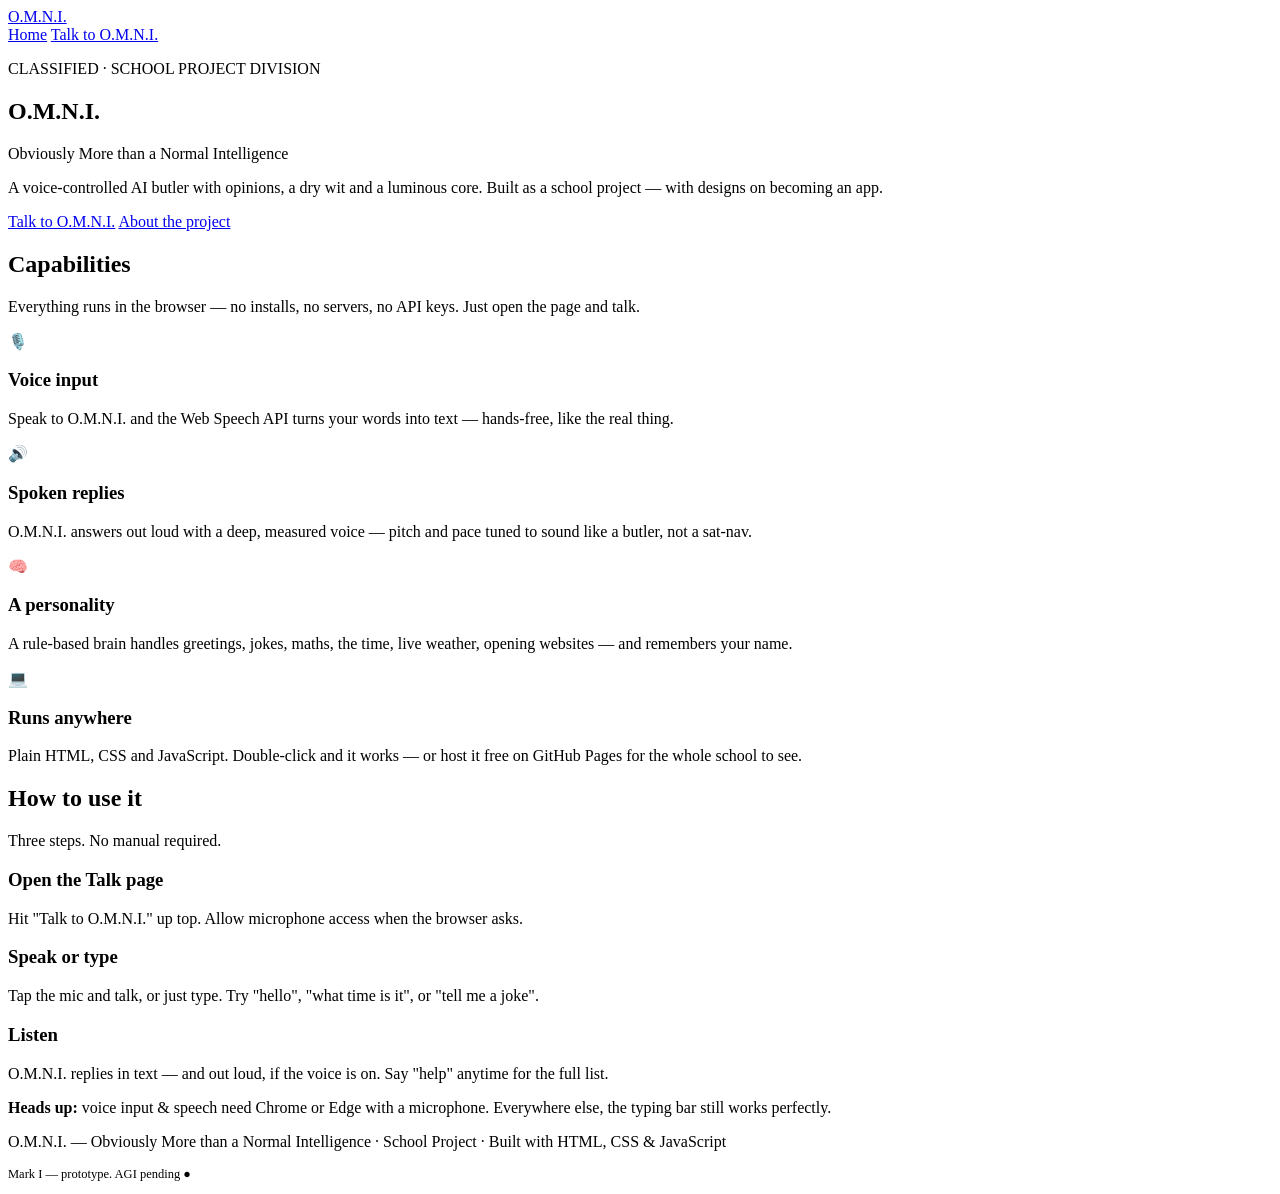
==== index.html @ 999459c9 "Add O.M.N.I. site: index.html" ====
<!DOCTYPE html>
<html lang="en">
<head>
  <meta charset="UTF-8" />
  <meta name="viewport" content="width=device-width, initial-scale=1.0" />
  <title>O.M.N.I. — School Project</title>
  <meta name="description" content="O.M.N.I. — Obviously More than a Normal Intelligence. A voice-controlled AI butler, built as a school project." />
  <link rel="icon" href="data:image/svg+xml,%3Csvg xmlns='http://www.w3.org/2000/svg' viewBox='0 0 100 100'%3E%3Ccircle cx='50' cy='50' r='38' fill='none' stroke='%2300e5ff' stroke-width='6'/%3E%3Ccircle cx='50' cy='50' r='14' fill='%2300e5ff'/%3E%3C/svg%3E" />
  <link rel="preconnect" href="https://fonts.googleapis.com" />
  <link rel="preconnect" href="https://fonts.gstatic.com" crossorigin />
  <link href="https://fonts.googleapis.com/css2?family=Orbitron:wght@500;700;900&family=Rajdhani:wght@400;500;600;700&display=swap" rel="stylesheet" />
  <link rel="stylesheet" href="css/style.css" />
</head>
<body>

  <!-- ======= Header ======= -->
  <header class="topbar">
    <a class="brand" href="index.html">
      <span class="mini-arc" aria-hidden="true"></span>
      <span class="name">O.M.N.I.</span>
    </a>
    <nav>
      <a href="index.html" class="active">Home</a>
      <a href="talk.html">Talk to O.M.N.I.</a>
    </nav>
  </header>

  <!-- ======= Hero ======= -->
  <section class="hero">
    <p class="eyebrow">CLASSIFIED · SCHOOL PROJECT DIVISION</p>

    <div class="arc" aria-hidden="true">
      <div class="coil"></div>
      <div class="coil coil2"></div>
      <div class="ring r1"></div>
      <div class="ring r2"></div>
      <div class="core"></div>
    </div>

    <h1>O.M.N.I.</h1>
    <p class="sub">Obviously More than a Normal Intelligence</p>
    <p class="tag">
      A voice-controlled AI butler with opinions, a dry wit and a luminous core.
      Built as a school project — with designs on becoming an app.
    </p>

    <div class="actions">
      <a class="btn btn-primary" href="talk.html">Talk to O.M.N.I.</a>
      <a class="btn btn-ghost" href="#features">About the project</a>
    </div>
  </section>

  <!-- ======= Features ======= -->
  <section class="section" id="features">
    <h2 class="section-title reveal">Capabilities</h2>
    <p class="section-sub reveal">
      Everything runs in the browser — no installs, no servers, no API keys.
      Just open the page and talk.
    </p>

    <div class="grid-3">
      <div class="card reveal">
        <div class="icon">🎙️</div>
        <h3>Voice input</h3>
        <p>Speak to O.M.N.I. and the Web Speech API turns your words into text — hands-free, like the real thing.</p>
      </div>
      <div class="card reveal">
        <div class="icon">🔊</div>
        <h3>Spoken replies</h3>
        <p>O.M.N.I. answers out loud with a deep, measured voice — pitch and pace tuned to sound like a butler, not a sat-nav.</p>
      </div>
      <div class="card reveal">
        <div class="icon">🧠</div>
        <h3>A personality</h3>
        <p>A rule-based brain handles greetings, jokes, maths, the time, live weather, opening websites — and remembers your name.</p>
      </div>
      <div class="card reveal">
        <div class="icon">💻</div>
        <h3>Runs anywhere</h3>
        <p>Plain HTML, CSS and JavaScript. Double-click and it works — or host it free on GitHub Pages for the whole school to see.</p>
      </div>
    </div>
  </section>

  <!-- ======= How it works ======= -->
  <section class="section" id="how">
    <h2 class="section-title reveal">How to use it</h2>
    <p class="section-sub reveal">Three steps. No manual required.</p>

    <div class="steps">
      <div class="step reveal">
        <h3>Open the Talk page</h3>
        <p>Hit "Talk to O.M.N.I." up top. Allow microphone access when the browser asks.</p>
      </div>
      <div class="step reveal">
        <h3>Speak or type</h3>
        <p>Tap the mic and talk, or just type. Try "hello", "what time is it", or "tell me a joke".</p>
      </div>
      <div class="step reveal">
        <h3>Listen</h3>
        <p>O.M.N.I. replies in text — and out loud, if the voice is on. Say "help" anytime for the full list.</p>
      </div>
    </div>

    <p class="note reveal">
      <strong>Heads up:</strong> voice input &amp; speech need Chrome or Edge with a microphone.
      Everywhere else, the typing bar still works perfectly.
    </p>
  </section>

  <!-- ======= Footer ======= -->
  <footer class="footer">
    <p>O.M.N.I. — Obviously More than a Normal Intelligence · School Project · Built with HTML, CSS &amp; JavaScript</p>
    <p style="margin-top:6px; font-size:12.5px;">Mark I — prototype. AGI pending <span class="gold">●</span></p>
  </footer>

  <script>
    // Reveal-on-scroll
    const io = new IntersectionObserver(
      (entries) => entries.forEach((e) => e.isIntersecting && e.target.classList.add("visible")),
      { threshold: 0.15 }
    );
    document.querySelectorAll(".reveal").forEach((el) => io.observe(el));
  </script>
</body>
</html>
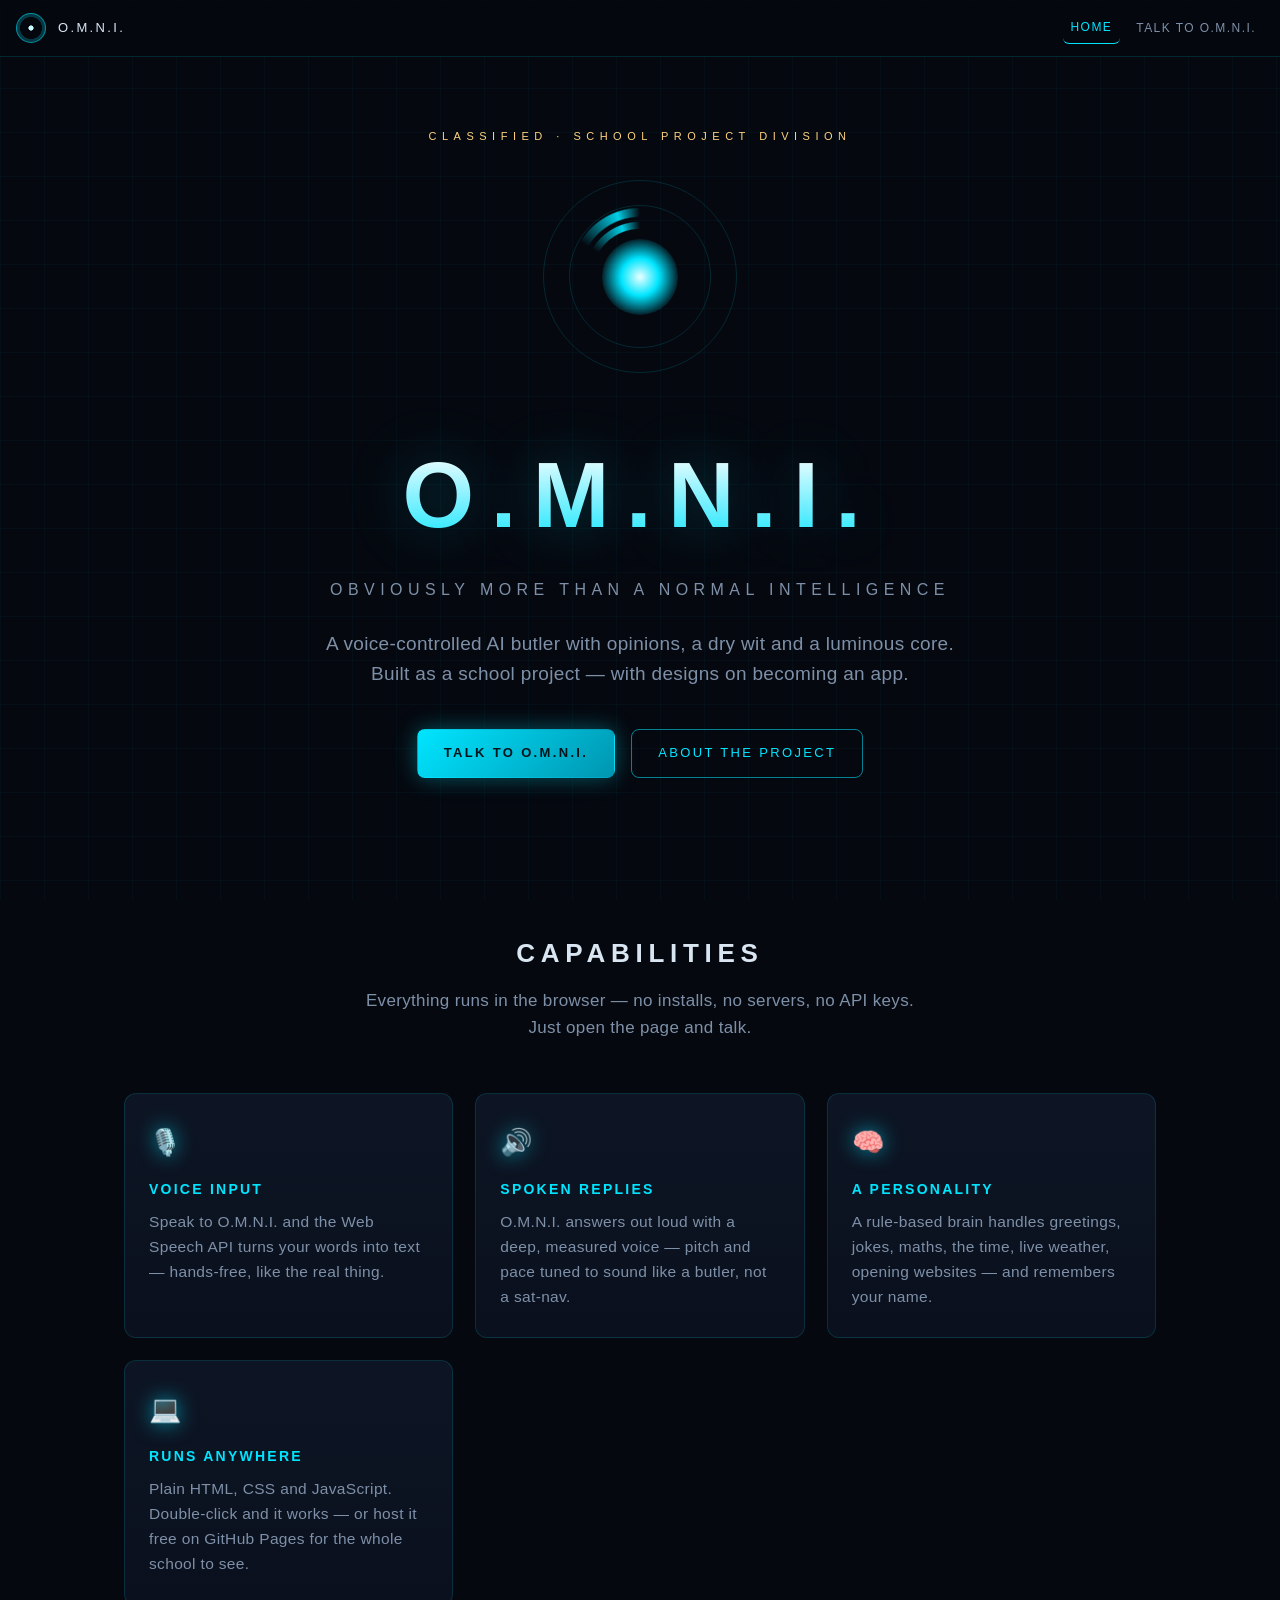
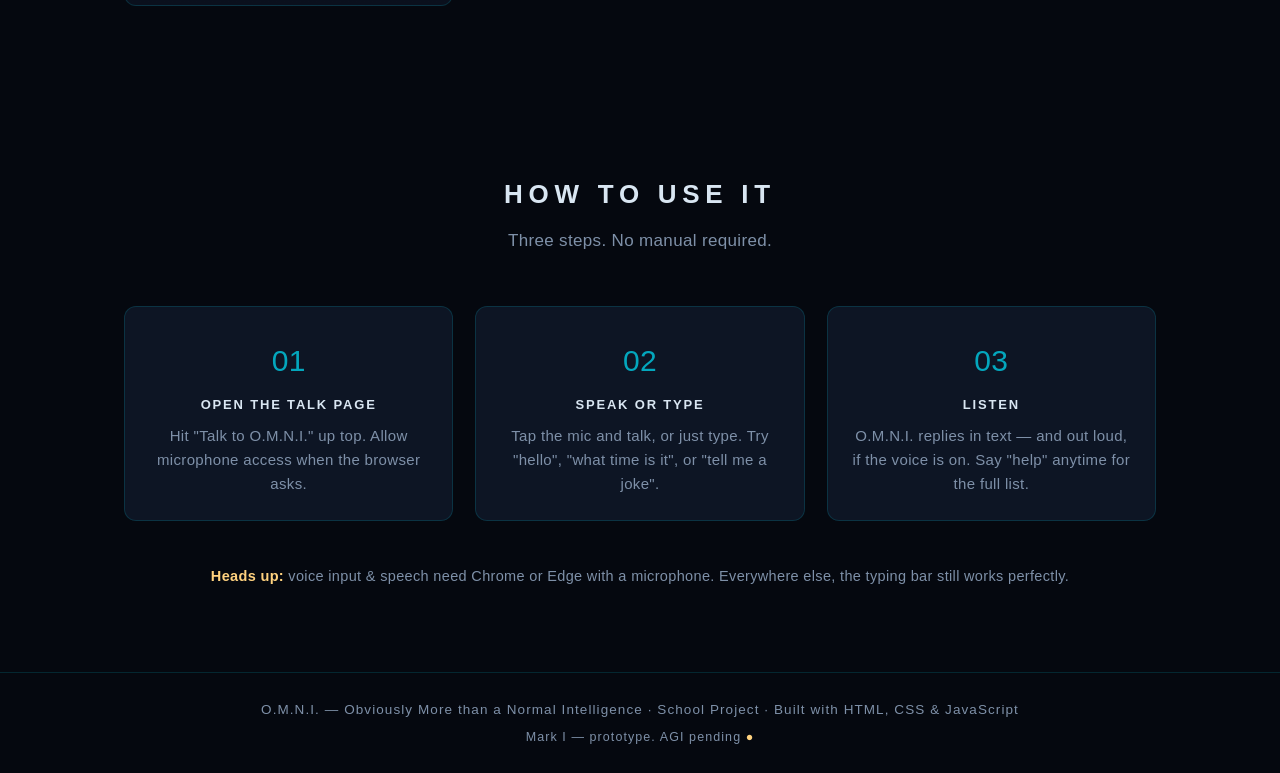
==== commit 11a79f14: "Update index.html (split CSS layout + O.M.N.I. README)" ====
--- a/index.html
+++ b/index.html
@@ -9,7 +9,8 @@
   <link rel="preconnect" href="https://fonts.googleapis.com" />
   <link rel="preconnect" href="https://fonts.gstatic.com" crossorigin />
   <link href="https://fonts.googleapis.com/css2?family=Orbitron:wght@500;700;900&family=Rajdhani:wght@400;500;600;700&display=swap" rel="stylesheet" />
-  <link rel="stylesheet" href="css/style.css" />
+  <link rel="stylesheet" href="css/core.css" />
+  <link rel="stylesheet" href="css/home.css" />
 </head>
 <body>
 
--- a/css/core.css
+++ b/css/core.css
@@ -0,0 +1,141 @@
+/* O.M.N.I. — core (shared site stylesheet, split for size) */
+
+:root {
+  --bg: #05080f;
+  --bg-2: #0a101d;
+  --panel: #0d1524;
+  --panel-2: #101a2c;
+  --line: rgba(0, 229, 255, 0.14);
+  --cyan: #00e5ff;
+  --cyan-soft: rgba(0, 229, 255, 0.55);
+  --cyan-dim: rgba(0, 229, 255, 0.22);
+  --gold: #ffd27f;
+  --text: #d9e6f2;
+  --muted: #7e90a8;
+  --danger: #ff5f6d;
+  --font-display: "Orbitron", "Segoe UI", "Helvetica Neue", Arial, sans-serif;
+  --font-body: "Rajdhani", "Segoe UI", "Helvetica Neue", Arial, sans-serif;
+}
+
+* { margin: 0; padding: 0; box-sizing: border-box; }
+
+html { scroll-behavior: smooth; }
+
+body {
+  background: var(--bg);
+  color: var(--text);
+  font-family: var(--font-body);
+  font-size: 17px;
+  line-height: 1.6;
+  letter-spacing: 0.02em;
+  min-height: 100vh;
+  overflow-x: hidden;
+}
+
+body::before {
+  content: "";
+  position: fixed;
+  inset: 0;
+  background-image:
+    linear-gradient(rgba(0, 229, 255, 0.035) 1px, transparent 1px),
+    linear-gradient(90deg, rgba(0, 229, 255, 0.035) 1px, transparent 1px);
+  background-size: 44px 44px;
+  pointer-events: none;
+  z-index: 0;
+}
+
+::selection { background: var(--cyan); color: #001018; }
+
+a { color: var(--cyan); text-decoration: none; }
+
+h1, h2, h3 { font-family: var(--font-display); font-weight: 700; }
+
+.topbar {
+  position: sticky;
+  top: 0;
+  z-index: 50;
+  display: flex;
+  align-items: center;
+  justify-content: space-between;
+  gap: 16px;
+  padding: 14px 28px;
+  background: rgba(5, 8, 15, 0.82);
+  backdrop-filter: blur(10px);
+  border-bottom: 1px solid var(--line);
+}
+
+.brand {
+  display: flex;
+  align-items: center;
+  gap: 12px;
+  color: var(--text);
+}
+
+.brand .mini-arc {
+  width: 30px;
+  height: 30px;
+  border-radius: 50%;
+  border: 1px solid var(--cyan-soft);
+  background:
+    radial-gradient(circle, #c9fbff 0 12%, transparent 14%),
+    radial-gradient(circle, transparent 55%, var(--cyan-dim) 56% 72%, transparent 74%);
+  animation: core-pulse 2.6s ease-in-out infinite;
+}
+
+.brand .name {
+  font-family: var(--font-display);
+  font-size: 15px;
+  letter-spacing: 0.28em;
+}
+
+.topbar nav { display: flex; gap: 8px; align-items: center; }
+
+.topbar nav a {
+  padding: 8px 14px;
+  border-radius: 6px;
+  color: var(--muted);
+  font-size: 14px;
+  letter-spacing: 0.12em;
+  text-transform: uppercase;
+  transition: color 0.2s, background 0.2s;
+}
+
+.topbar nav a:hover { color: var(--cyan); background: rgba(0, 229, 255, 0.08); }
+
+.topbar nav a.active { color: var(--cyan); border-bottom: 1px solid var(--cyan); }
+
+.btn {
+  display: inline-block;
+  padding: 13px 26px;
+  border-radius: 8px;
+  font-family: var(--font-display);
+  font-size: 13px;
+  letter-spacing: 0.18em;
+  text-transform: uppercase;
+  cursor: pointer;
+  border: 1px solid transparent;
+  transition: transform 0.15s, box-shadow 0.2s, background 0.2s;
+}
+
+.btn:active { transform: translateY(1px); }
+
+.btn-primary {
+  background: linear-gradient(135deg, var(--cyan), #0095b0);
+  color: #00141c;
+  font-weight: 700;
+  box-shadow: 0 0 22px rgba(0, 229, 255, 0.35);
+}
+
+.btn-primary:hover { box-shadow: 0 0 34px rgba(0, 229, 255, 0.55); }
+
+.btn-ghost {
+  border-color: var(--cyan-soft);
+  color: var(--cyan);
+  background: transparent;
+}
+
+.btn-ghost:hover { background: rgba(0, 229, 255, 0.08); box-shadow: 0 0 18px rgba(0, 229, 255, 0.2); }
+
+  .topbar { padding: 12px 16px; }
+  .topbar nav a { padding: 6px 8px; font-size: 12px; }
+  .brand .name { letter-spacing: 0.18em; font-size: 13px; }
--- a/css/home.css
+++ b/css/home.css
@@ -0,0 +1,218 @@
+/* O.M.N.I. — home (shared site stylesheet, split for size) */
+
+.hero {
+  position: relative;
+  z-index: 1;
+  min-height: 88vh;
+  display: flex;
+  flex-direction: column;
+  align-items: center;
+  justify-content: center;
+  text-align: center;
+  padding: 60px 24px;
+}
+
+.hero .eyebrow {
+  font-family: var(--font-display);
+  font-size: 11px;
+  letter-spacing: 0.5em;
+  color: var(--gold);
+  margin-bottom: 26px;
+}
+
+.hero h1 {
+  font-size: clamp(44px, 9vw, 92px);
+  letter-spacing: 0.18em;
+  background: linear-gradient(180deg, #ffffff 20%, var(--cyan) 90%);
+  -webkit-background-clip: text;
+  background-clip: text;
+  -webkit-text-fill-color: transparent;
+  text-shadow: 0 0 60px rgba(0, 229, 255, 0.25);
+  margin-bottom: 8px;
+}
+
+.hero .sub {
+  font-family: var(--font-display);
+  font-size: clamp(12px, 2vw, 16px);
+  letter-spacing: 0.34em;
+  color: var(--muted);
+  text-transform: uppercase;
+  margin-bottom: 26px;
+}
+
+.hero .tag {
+  max-width: 640px;
+  color: var(--muted);
+  font-size: 19px;
+  margin-bottom: 40px;
+}
+
+.hero .actions { display: flex; gap: 16px; flex-wrap: wrap; justify-content: center; }
+
+.arc {
+  position: relative;
+  width: 210px;
+  height: 210px;
+  margin-bottom: 40px;
+}
+
+.arc .ring {
+  position: absolute;
+  border-radius: 50%;
+  border: 1px solid var(--line);
+}
+
+.arc .r1 { inset: 4%; }
+.arc .r2 { inset: 16%; }
+
+.arc .coil {
+  position: absolute;
+  inset: 0;
+  border-radius: 50%;
+  background: conic-gradient(from 0deg, transparent 0deg 300deg, var(--cyan) 340deg, transparent 360deg);
+  -webkit-mask: radial-gradient(circle, transparent 40%, #000 41% 46%, transparent 47%);
+  mask: radial-gradient(circle, transparent 40%, #000 41% 46%, transparent 47%);
+  animation: spin 5s linear infinite;
+  opacity: 0.9;
+}
+
+.arc .coil2 {
+  inset: 10%;
+  animation-duration: 7s;
+  animation-direction: reverse;
+}
+
+.arc .core {
+  position: absolute;
+  inset: 32%;
+  border-radius: 50%;
+  background: radial-gradient(circle, #eaffff 0%, var(--cyan) 35%, rgba(0, 229, 255, 0.25) 65%, transparent 75%);
+  animation: core-pulse 3s ease-in-out infinite;
+}
+
+@keyframes spin { to { transform: rotate(360deg); } }
+
+@keyframes core-pulse {
+  0%, 100% { transform: scale(1); opacity: 0.9; box-shadow: 0 0 24px rgba(0, 229, 255, 0.5); }
+  50% { transform: scale(1.07); opacity: 1; box-shadow: 0 0 48px rgba(0, 229, 255, 0.85); }
+}
+
+.section {
+  position: relative;
+  z-index: 1;
+  padding: 84px 24px;
+  max-width: 1080px;
+  margin: 0 auto;
+}
+
+.section-title {
+  text-align: center;
+  font-size: 26px;
+  letter-spacing: 0.22em;
+  text-transform: uppercase;
+  color: var(--text);
+  margin-bottom: 12px;
+}
+
+.section-sub {
+  text-align: center;
+  color: var(--muted);
+  max-width: 560px;
+  margin: 0 auto 52px;
+}
+
+.grid-3 {
+  display: grid;
+  grid-template-columns: repeat(auto-fit, minmax(250px, 1fr));
+  gap: 22px;
+}
+
+.card {
+  background: linear-gradient(180deg, var(--panel), var(--bg-2));
+  border: 1px solid var(--line);
+  border-radius: 12px;
+  padding: 28px 24px;
+  transition: transform 0.2s, border-color 0.2s, box-shadow 0.2s;
+}
+
+.card:hover {
+  transform: translateY(-4px);
+  border-color: var(--cyan-soft);
+  box-shadow: 0 12px 34px rgba(0, 229, 255, 0.12);
+}
+
+.card .icon {
+  font-size: 26px;
+  margin-bottom: 14px;
+  filter: drop-shadow(0 0 10px rgba(0, 229, 255, 0.6));
+}
+
+.card h3 {
+  font-size: 14px;
+  letter-spacing: 0.16em;
+  text-transform: uppercase;
+  color: var(--cyan);
+  margin-bottom: 10px;
+}
+
+.card p { color: var(--muted); font-size: 15.5px; }
+
+.steps {
+  display: grid;
+  grid-template-columns: repeat(auto-fit, minmax(220px, 1fr));
+  gap: 22px;
+  counter-reset: step;
+}
+
+.step {
+  position: relative;
+  background: var(--panel);
+  border: 1px solid var(--line);
+  border-radius: 12px;
+  padding: 30px 22px 24px;
+  text-align: center;
+}
+
+.step::before {
+  counter-increment: step;
+  content: "0" counter(step);
+  display: block;
+  font-family: var(--font-display);
+  font-size: 30px;
+  color: var(--cyan);
+  opacity: 0.7;
+  margin-bottom: 10px;
+}
+
+.step h3 { font-size: 13px; letter-spacing: 0.14em; text-transform: uppercase; margin-bottom: 8px; color: var(--text); }
+.step p { color: var(--muted); font-size: 15px; }
+
+.note {
+  margin-top: 44px;
+  text-align: center;
+  color: var(--muted);
+  font-size: 14.5px;
+}
+
+.note strong { color: var(--gold); font-weight: 600; }
+
+.reveal { opacity: 0; transform: translateY(22px); transition: opacity 0.6s ease, transform 0.6s ease; }
+.reveal.visible { opacity: 1; transform: none; }
+
+.footer {
+  position: relative;
+  z-index: 1;
+  border-top: 1px solid var(--line);
+  padding: 26px 24px;
+  text-align: center;
+  color: var(--muted);
+  font-size: 13.5px;
+  letter-spacing: 0.08em;
+}
+
+.footer .gold { color: var(--gold); }
+
+/* ============================================================
+
+  .hero h1 { letter-spacing: 0.1em; }
+  .section { padding: 56px 18px; }
